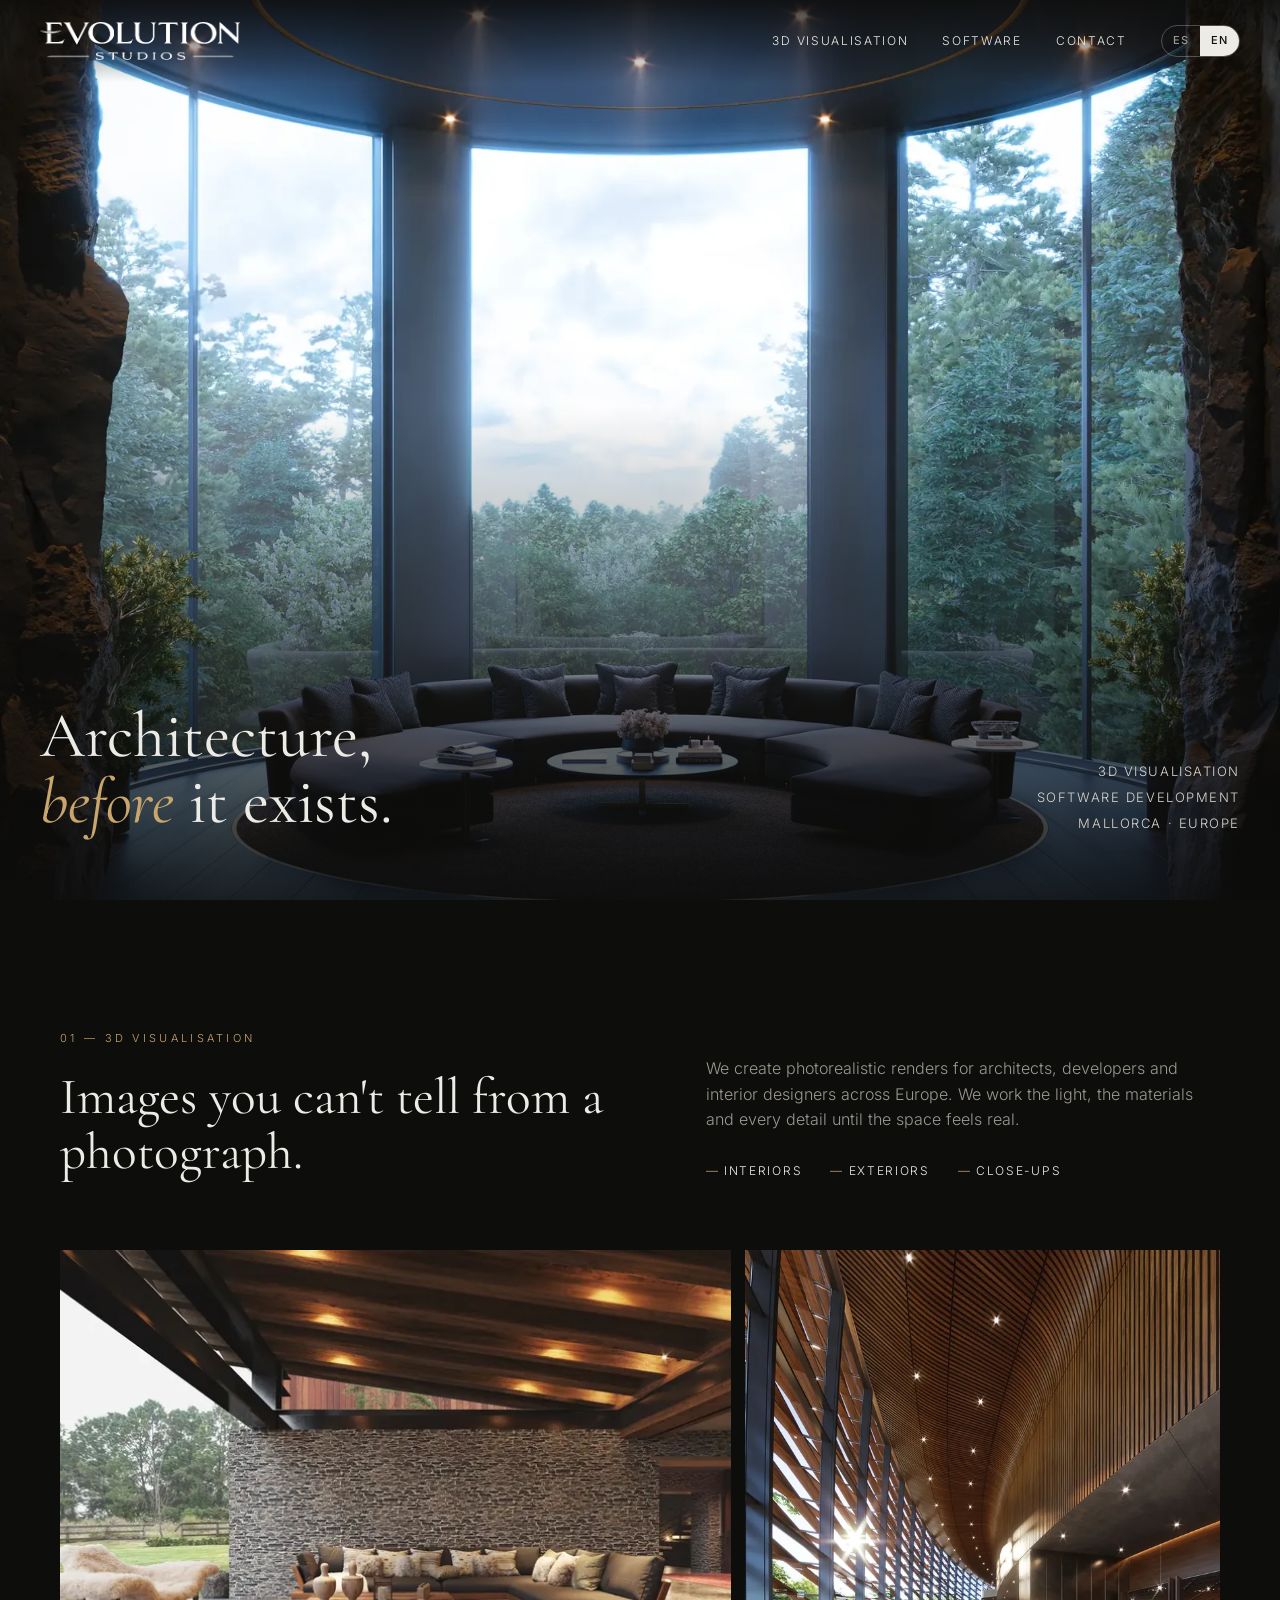
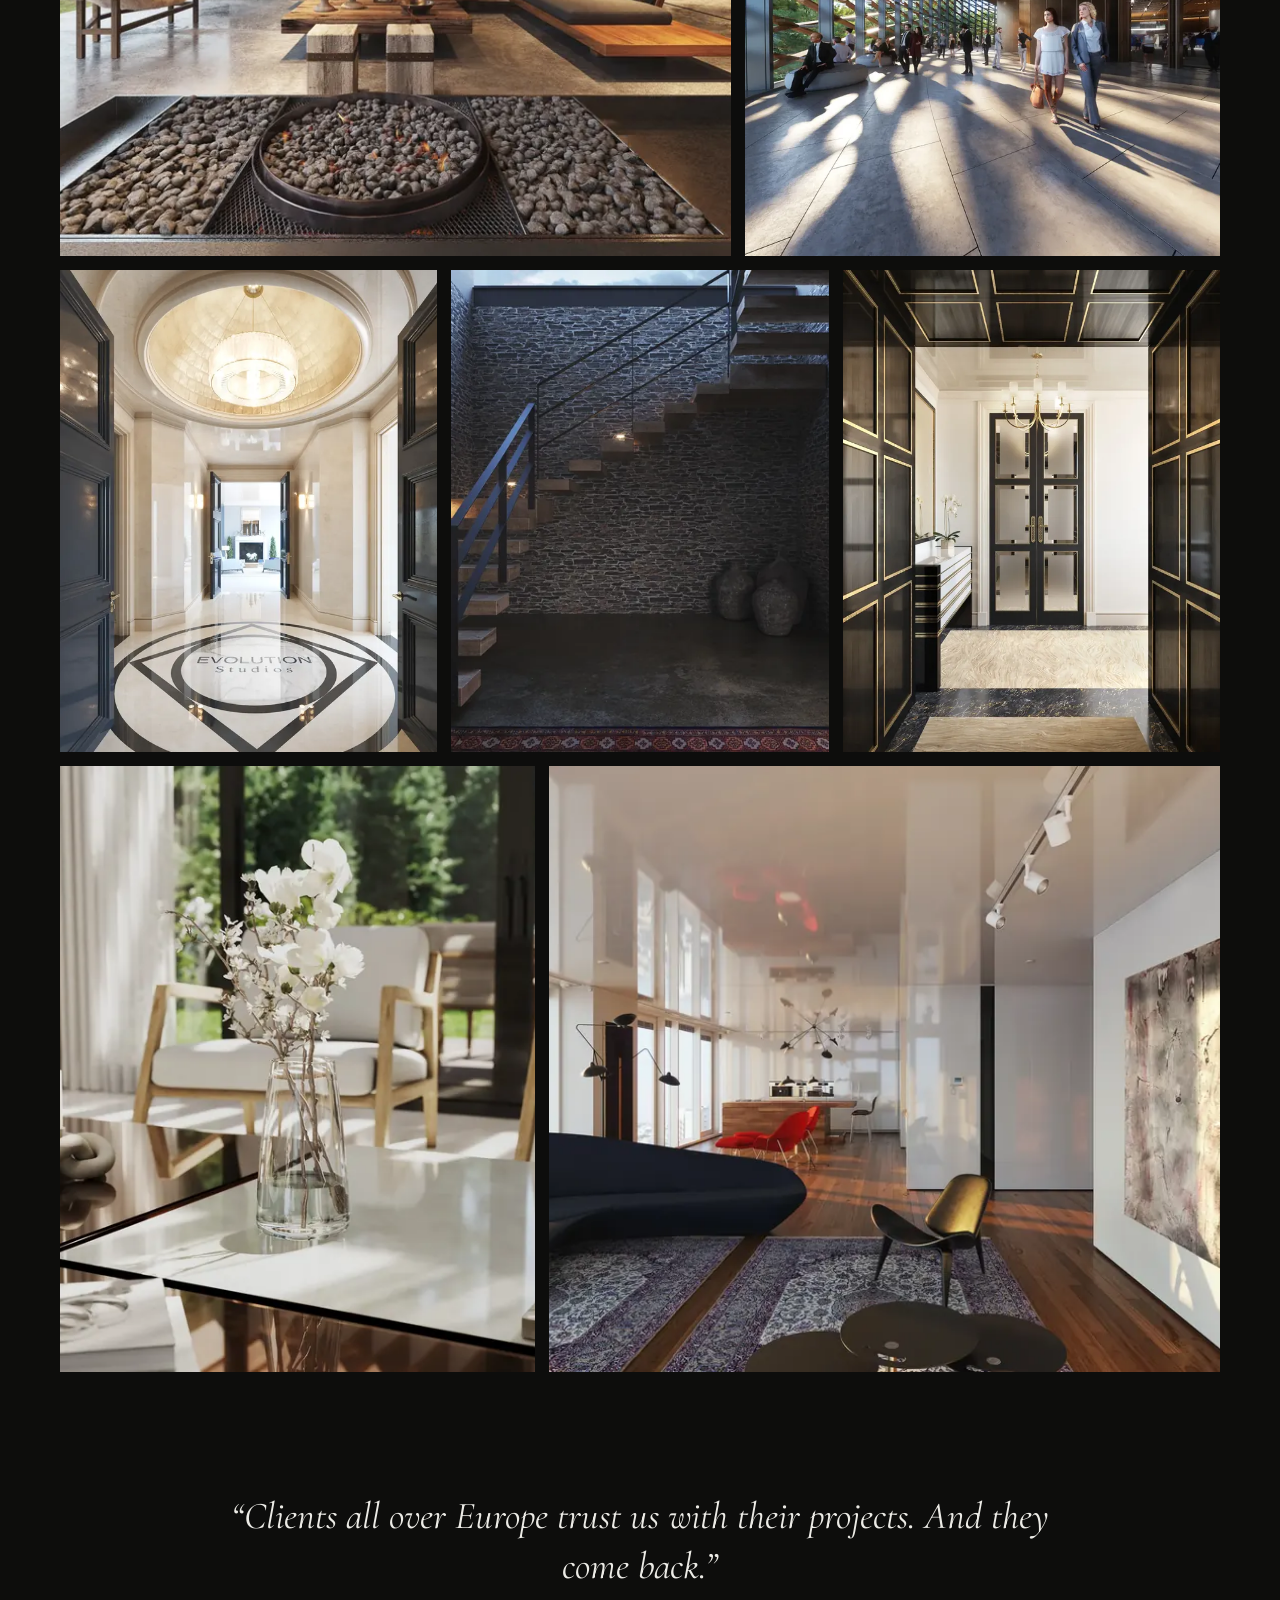
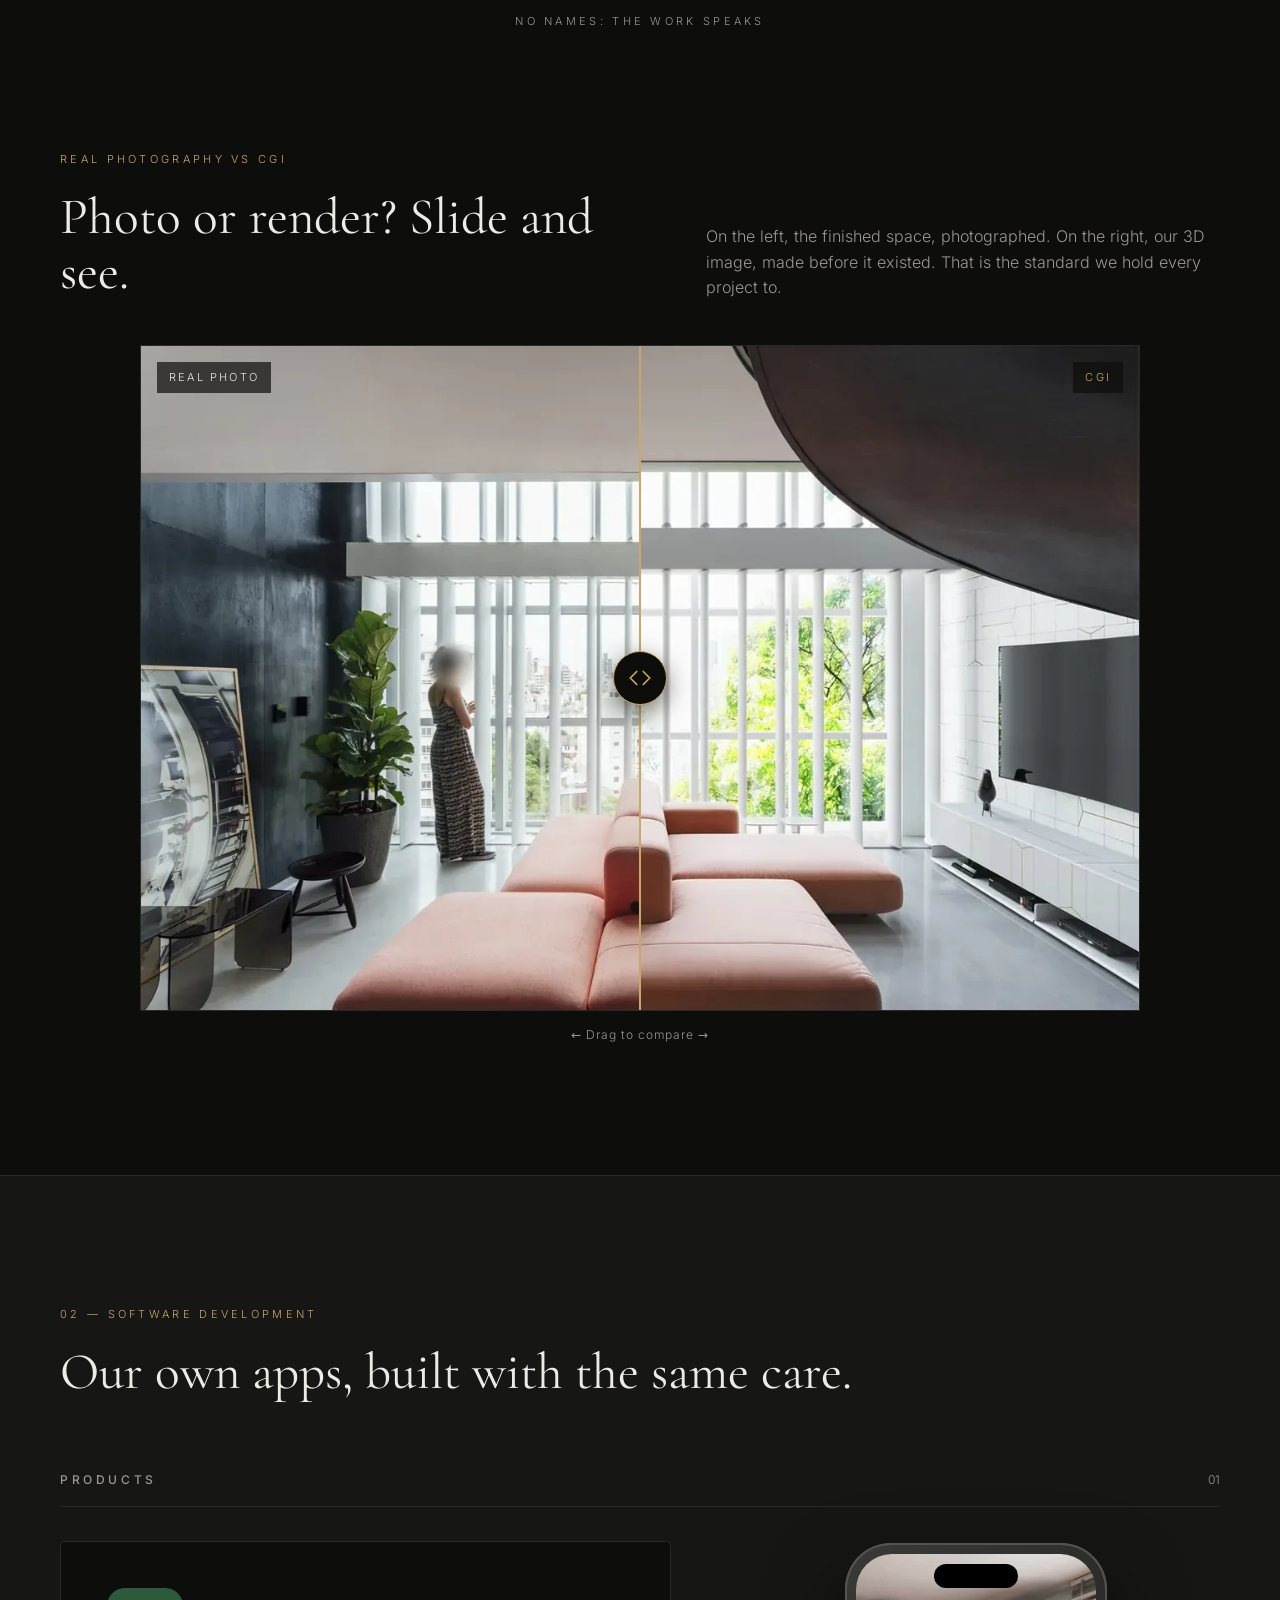
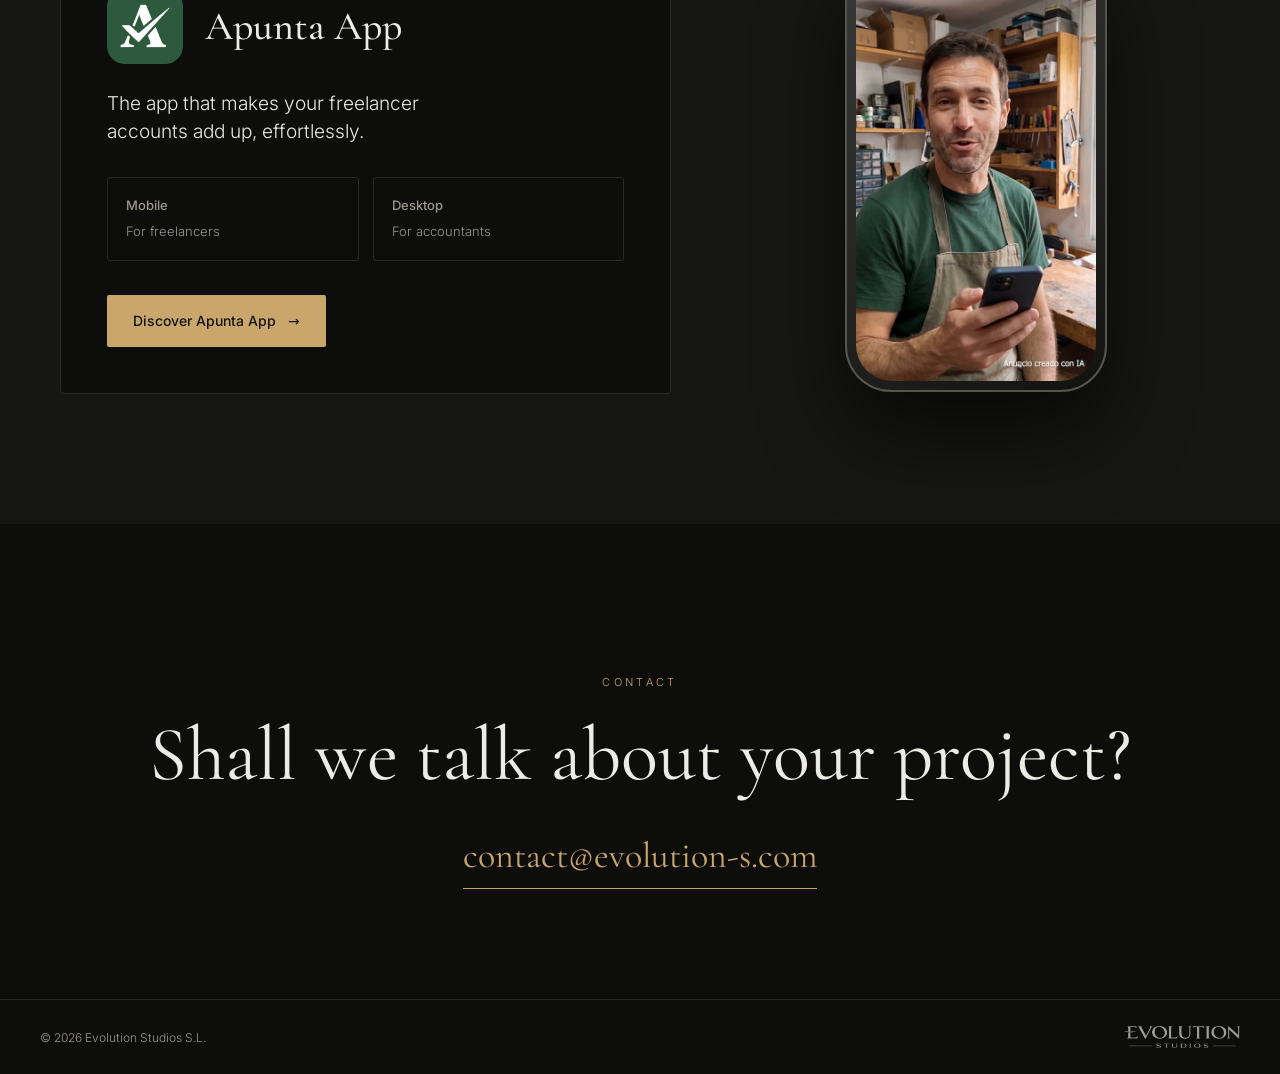
==== index.html @ ff836531 "Web de Evolution Studios: visualización 3D y software (ES/EN)" ====
<!doctype html>
<html lang="es" data-lang="es">
<head>
<meta charset="utf-8">
<meta name="viewport" content="width=device-width, initial-scale=1">
<title>Evolution Studios · Visualización 3D y desarrollo de software</title>
<meta name="description" content="Evolution Studios: visualización 3D fotorrealista para arquitectos, promotores e interioristas de toda Europa, y desarrollo de software propio. Mallorca.">
<meta name="theme-color" content="#0d0d0c">
<meta property="og:type" content="website">
<meta property="og:title" content="Evolution Studios · Visualización 3D y desarrollo de software">
<meta property="og:description" content="La arquitectura, antes de existir. Visualización 3D fotorrealista y aplicaciones propias.">
<meta property="og:image" content="img/02-salon-circular-bosque-1600.webp">
<link rel="icon" href="favicon.ico" sizes="any">
<link rel="icon" type="image/png" sizes="32x32" href="favicon-32.png">
<link rel="apple-touch-icon" href="apple-touch-icon.png">
<link rel="preload" href="fonts/CormorantGaramond-normal-400.woff2" as="font" type="font/woff2" crossorigin>
<link rel="preload" href="fonts/Inter-normal-300.woff2" as="font" type="font/woff2" crossorigin>
<link rel="stylesheet" href="css/fonts.css">
<link rel="stylesheet" href="css/styles.css">
<script>
(function(){var h=document.documentElement,l=null;
try{l=localStorage.getItem('lang')}catch(e){}
var q=new URLSearchParams(location.search).get('lang');if(q==='es'||q==='en')l=q;
if(l!=='es'&&l!=='en'){l=(navigator.language||'es').slice(0,2).toLowerCase()==='es'?'es':'en'}
h.dataset.lang=l;h.lang=l;})();
</script>
</head>
<body>
<a class="skip" href="#visualizacion"><span lang="es">Saltar al contenido</span><span lang="en">Skip to content</span></a>

<header id="top">
 <a class="logo" href="#" aria-label="Evolution Studios"><img src="img/logo_blanco.png" alt="Evolution Studios" width="842" height="160"></a>
 <nav>
  <a href="#visualizacion"><span lang="es">Visualización 3D</span><span lang="en">3D Visualisation</span></a>
  <a href="#software">Software</a>
  <a href="#contacto"><span lang="es">Contacto</span><span lang="en">Contact</span></a>
  <div class="lang" role="group" aria-label="Idioma / Language"><button type="button" data-set="es">ES</button><button type="button" data-set="en">EN</button></div>
 </nav>
</header>

<main>
<div class="hero">
 <img src="img/02-salon-circular-bosque-1600.webp" srcset="img/02-salon-circular-bosque-900.webp 900w, img/02-salon-circular-bosque-1600.webp 1600w, img/02-salon-circular-bosque-2400.webp 2400w" sizes="100vw" alt="" fetchpriority="high">
 <div class="hero-txt">
  <h1><span lang="es">La arquitectura, <em>antes</em> de existir.</span><span lang="en">Architecture, <em>before</em> it exists.</span></h1>
  <p><span lang="es">Visualización 3D<br>Desarrollo de software<br>Mallorca · Europa</span><span lang="en">3D visualisation<br>Software development<br>Mallorca · Europe</span></p>
 </div>
</div>

<section id="visualizacion">
 <div class="wrap">
  <div class="intro">
   <div>
    <div class="kicker">01 — <span lang="es">Visualización 3D</span><span lang="en">3D Visualisation</span></div>
    <h2><span lang="es">Imágenes que no se distinguen de una fotografía.</span><span lang="en">Images you can't tell from a photograph.</span></h2>
   </div>
   <div>
    <p><span lang="es">Creamos infografías fotorrealistas para arquitectos, promotores e interioristas de toda Europa. Trabajamos la luz, los materiales y cada detalle hasta que el espacio se siente real.</span><span lang="en">We create photorealistic renders for architects, developers and interior designers across Europe. We work the light, the materials and every detail until the space feels real.</span></p>
    <div class="tags"><span lang="es">Interiores</span><span lang="en">Interiors</span><span lang="es">Exteriores</span><span lang="en">Exteriors</span><span lang="es">Detalle</span><span lang="en">Close-ups</span></div>
   </div>
  </div>

  <div class="gal">
   <button type="button" class="g1" data-full="img/01-salon-exterior-hogar-2400.webp"><img src="img/01-salon-exterior-hogar-900.webp" srcset="img/01-salon-exterior-hogar-900.webp 900w, img/01-salon-exterior-hogar-1600.webp 1600w" sizes="(max-width:860px) 100vw, 680px" alt="Render de un salón abierto al exterior con chimenea de piedra" loading="lazy"></button>
   <button type="button" class="g2" data-full="img/04-pabellon-lamas-madera-2400.webp"><img src="img/04-pabellon-lamas-madera-900.webp" srcset="img/04-pabellon-lamas-madera-900.webp 900w, img/04-pabellon-lamas-madera-1600.webp 1600w" sizes="(max-width:860px) 50vw, 480px" alt="Render del interior de un pabellón con lamas de madera" loading="lazy"></button>
   <button type="button" class="g3" data-full="img/12-vestibulo-cupula-2400.webp"><img src="img/12-vestibulo-cupula-900.webp" srcset="img/12-vestibulo-cupula-900.webp 900w, img/12-vestibulo-cupula-1600.webp 1600w" sizes="(max-width:860px) 50vw, 380px" alt="Render de un vestíbulo con cúpula" loading="lazy"></button>
   <button type="button" class="g4" data-full="img/09-escalera-piedra-noche-2400.webp"><img src="img/09-escalera-piedra-noche-900.webp" srcset="img/09-escalera-piedra-noche-900.webp 900w, img/09-escalera-piedra-noche-1600.webp 1600w" sizes="(max-width:860px) 50vw, 380px" alt="Render nocturno de una escalera junto a un muro de piedra" loading="lazy"></button>
   <button type="button" class="g5" data-full="img/11-vestibulo-negro-oro-2400.webp"><img src="img/11-vestibulo-negro-oro-900.webp" srcset="img/11-vestibulo-negro-oro-900.webp 900w, img/11-vestibulo-negro-oro-1600.webp 1600w" sizes="(max-width:860px) 50vw, 380px" alt="Render de un vestíbulo en negro y oro" loading="lazy"></button>
   <button type="button" class="g6" data-full="img/07-detalle-mesa-busto-2400.webp"><img src="img/07-detalle-mesa-busto-900.webp" srcset="img/07-detalle-mesa-busto-900.webp 900w, img/07-detalle-mesa-busto-1600.webp 1600w" sizes="(max-width:860px) 50vw, 480px" alt="Render de detalle de una mesa con flores y un busto" loading="lazy"></button>
   <button type="button" class="g7" data-full="img/14-atico-ciudad-tarde-2400.webp"><img src="img/14-atico-ciudad-tarde-900.webp" srcset="img/14-atico-ciudad-tarde-900.webp 900w, img/14-atico-ciudad-tarde-1600.webp 1600w" sizes="(max-width:860px) 100vw, 680px" alt="Render de un ático con vistas a la ciudad al atardecer" loading="lazy"></button>
  </div>

  <div class="quote">
   <p><span lang="es">«Clientes de toda Europa nos confían sus proyectos. Y vuelven.»</span><span lang="en">“Clients all over Europe trust us with their projects. And they come back.”</span></p>
   <small><span lang="es">Sin nombres: el trabajo habla</span><span lang="en">No names: the work speaks</span></small>
  </div>

  <div class="compare">
   <div class="intro">
    <div>
     <div class="kicker"><span lang="es">Fotografía real frente a CGI</span><span lang="en">Real photography vs CGI</span></div>
     <h2><span lang="es">¿Fotografía o render? Desliza y compruébalo.</span><span lang="en">Photo or render? Slide and see.</span></h2>
    </div>
    <p><span lang="es">A la izquierda, el espacio ya construido y fotografiado. A la derecha, nuestra imagen 3D, hecha antes de que existiera. Ese es nuestro nivel de exigencia en cada proyecto.</span><span lang="en">On the left, the finished space, photographed. On the right, our 3D image, made before it existed. That is the standard we hold every project to.</span></p>
   </div>
   <div class="ba" id="ba">
    <img src="img/comparativa-salon-real.webp" alt="Fotografía real del salón construido" width="1197" height="798" loading="lazy">
    <img class="cgi" src="img/comparativa-salon-cgi.webp" alt="Render 3D del mismo salón" width="1197" height="798" loading="lazy">
    <div class="bar"></div>
    <div class="knob"><svg viewBox="0 0 24 24" fill="none" stroke="currentColor" stroke-width="1.6" stroke-linecap="round" stroke-linejoin="round"><path d="M9 6l-6 6 6 6M15 6l6 6-6 6"/></svg></div>
    <span class="t l"><span lang="es">Fotografía real</span><span lang="en">Real photo</span></span>
    <span class="t r">CGI</span>
    <input type="range" min="0" max="100" value="50" aria-label="Comparar fotografía real y render / Compare real photo and render">
   </div>
   <p class="hint"><span lang="es">← Arrastra para comparar →</span><span lang="en">← Drag to compare →</span></p>
  </div>
 </div>
</section>

<section id="software">
 <div class="wrap">
  <div class="kicker">02 — <span lang="es">Desarrollo de software</span><span lang="en">Software development</span></div>
  <h2><span lang="es">Aplicaciones propias, hechas con el mismo cuidado.</span><span lang="en">Our own apps, built with the same care.</span></h2>
  <div class="prod-head"><h3><span lang="es">Productos</span><span lang="en">Products</span></h3><span>01</span></div>
  <div class="prod">
   <div class="card">
    <div class="top"><img src="img/icono-apunta.png" alt="Icono de Apunta App" width="76" height="76"><h4>Apunta App</h4></div>
    <p class="claim"><span lang="es">La app para que tus cuentas de autónomo cuadren sin esfuerzo.</span><span lang="en">The app that makes your freelancer accounts add up, effortlessly.</span></p>
    <div class="vers">
     <div><b><span lang="es">Móvil</span><span lang="en">Mobile</span></b><span><span lang="es">Para autónomos</span><span lang="en">For freelancers</span></span></div>
     <div><b><span lang="es">Escritorio</span><span lang="en">Desktop</span></b><span><span lang="es">Para gestores</span><span lang="en">For accountants</span></span></div>
    </div>
    <a class="btn" id="apunta-btn" href="https://apuntaapp.com" target="_blank" rel="noopener"><span lang="es">Conocer Apunta App</span><span lang="en">Discover Apunta App</span> →</a>
   </div>
   <div class="phone"><div class="scr"><div class="isl"></div><video id="promo" src="video/apunta-promo.mp4" poster="video/apunta-promo-poster.jpg" autoplay muted loop playsinline preload="metadata" aria-label="Vídeo promocional de Apunta App"></video></div></div>
  </div>
 </div>
</section>

<section id="contacto">
 <div class="wrap">
  <div class="kicker"><span lang="es">Contacto</span><span lang="en">Contact</span></div>
  <h2><span lang="es">¿Hablamos de tu proyecto?</span><span lang="en">Shall we talk about your project?</span></h2>
  <a class="mail" href="mailto:contact@evolution-s.com">contact@evolution-s.com</a>
 </div>
</section>
</main>

<footer><span>© <span id="yr">2026</span> Evolution Studios S.L.</span><img src="img/logo_blanco.png" alt="" width="842" height="160"></footer>

<div class="lb" id="lb" role="dialog" aria-modal="true" aria-label="Imagen ampliada">
 <button type="button" class="x" aria-label="Cerrar / Close">×</button>
 <button type="button" class="pv" aria-label="Anterior / Previous">‹</button>
 <img alt="">
 <button type="button" class="nx" aria-label="Siguiente / Next">›</button>
</div>

<script src="js/main.js"></script>
</body>
</html>
---- css/fonts.css ----
@font-face {
  font-family: 'Cormorant Garamond';
  font-style: italic;
  font-weight: 400;
  font-display: swap;
  src: url(../fonts/CormorantGaramond-italic-400.woff2) format('woff2');
  unicode-range: U+0000-00FF, U+0131, U+0152-0153, U+02BB-02BC, U+02C6, U+02DA, U+02DC, U+0304, U+0308, U+0329, U+2000-206F, U+20AC, U+2122, U+2191, U+2193, U+2212, U+2215, U+FEFF, U+FFFD;
}
@font-face {
  font-family: 'Cormorant Garamond';
  font-style: normal;
  font-weight: 400;
  font-display: swap;
  src: url(../fonts/CormorantGaramond-normal-400.woff2) format('woff2');
  unicode-range: U+0000-00FF, U+0131, U+0152-0153, U+02BB-02BC, U+02C6, U+02DA, U+02DC, U+0304, U+0308, U+0329, U+2000-206F, U+20AC, U+2122, U+2191, U+2193, U+2212, U+2215, U+FEFF, U+FFFD;
}
@font-face {
  font-family: 'Cormorant Garamond';
  font-style: normal;
  font-weight: 500;
  font-display: swap;
  src: url(../fonts/CormorantGaramond-normal-400.woff2) format('woff2');
  unicode-range: U+0000-00FF, U+0131, U+0152-0153, U+02BB-02BC, U+02C6, U+02DA, U+02DC, U+0304, U+0308, U+0329, U+2000-206F, U+20AC, U+2122, U+2191, U+2193, U+2212, U+2215, U+FEFF, U+FFFD;
}
@font-face {
  font-family: 'Inter';
  font-style: normal;
  font-weight: 300;
  font-display: swap;
  src: url(../fonts/Inter-normal-300.woff2) format('woff2');
  unicode-range: U+0000-00FF, U+0131, U+0152-0153, U+02BB-02BC, U+02C6, U+02DA, U+02DC, U+0304, U+0308, U+0329, U+2000-206F, U+20AC, U+2122, U+2191, U+2193, U+2212, U+2215, U+FEFF, U+FFFD;
}
@font-face {
  font-family: 'Inter';
  font-style: normal;
  font-weight: 400;
  font-display: swap;
  src: url(../fonts/Inter-normal-300.woff2) format('woff2');
  unicode-range: U+0000-00FF, U+0131, U+0152-0153, U+02BB-02BC, U+02C6, U+02DA, U+02DC, U+0304, U+0308, U+0329, U+2000-206F, U+20AC, U+2122, U+2191, U+2193, U+2212, U+2215, U+FEFF, U+FFFD;
}
@font-face {
  font-family: 'Inter';
  font-style: normal;
  font-weight: 500;
  font-display: swap;
  src: url(../fonts/Inter-normal-300.woff2) format('woff2');
  unicode-range: U+0000-00FF, U+0131, U+0152-0153, U+02BB-02BC, U+02C6, U+02DA, U+02DC, U+0304, U+0308, U+0329, U+2000-206F, U+20AC, U+2122, U+2191, U+2193, U+2212, U+2215, U+FEFF, U+FFFD;
}
@font-face {
  font-family: 'Inter';
  font-style: normal;
  font-weight: 600;
  font-display: swap;
  src: url(../fonts/Inter-normal-300.woff2) format('woff2');
  unicode-range: U+0000-00FF, U+0131, U+0152-0153, U+02BB-02BC, U+02C6, U+02DA, U+02DC, U+0304, U+0308, U+0329, U+2000-206F, U+20AC, U+2122, U+2191, U+2193, U+2212, U+2215, U+FEFF, U+FFFD;
}
---- css/styles.css ----
:root{
  --bg:#0d0d0c;--bg2:#161614;--tx:#ecebe6;--mu:#9b988f;--ac:#c9a66b;--ac2:#dcbd86;--line:#2a2925;
  --serif:'Cormorant Garamond',Georgia,serif;--sans:'Inter',system-ui,-apple-system,'Segoe UI',sans-serif
}
*{box-sizing:border-box;margin:0;padding:0}
html{scroll-behavior:smooth;-webkit-text-size-adjust:100%}
body{background:var(--bg);color:var(--tx);font-family:var(--sans);font-weight:300;line-height:1.6;-webkit-font-smoothing:antialiased}
img,video{display:block;max-width:100%}
a{color:inherit;text-decoration:none}
button{font:inherit}
html[data-lang=es] [lang=en],html[data-lang=en] [lang=es]{display:none}
:focus-visible{outline:2px solid var(--ac);outline-offset:3px}
.wrap{max-width:1240px;margin:0 auto;padding:0 40px}
.skip{position:absolute;left:-9999px;top:0;background:var(--ac);color:#111;padding:8px 14px;z-index:100}
.skip:focus{left:10px;top:10px}

/* Cabecera */
header{position:fixed;inset:0 0 auto 0;z-index:20;display:flex;align-items:center;justify-content:space-between;padding:22px 40px;background:linear-gradient(#0d0d0cd9,#0d0d0c00);transition:background .35s,padding .35s}
header.solid{background:#0d0d0cf2;padding-top:14px;padding-bottom:14px;box-shadow:0 1px 0 var(--line)}
.logo img{height:38px;width:auto;transition:height .35s}
header.solid .logo img{height:32px}
nav{display:flex;gap:34px;font-size:12px;letter-spacing:.14em;text-transform:uppercase;align-items:center}
nav a{transition:color .2s}
nav a:hover{color:var(--ac)}
.lang{display:flex;border:1px solid #ffffff40;border-radius:20px;overflow:hidden}
.lang button{background:none;border:0;color:var(--mu);font-weight:500;font-size:11px;letter-spacing:.1em;padding:6px 11px;cursor:pointer}
html[data-lang=es] .lang [data-set=es],html[data-lang=en] .lang [data-set=en]{background:var(--tx);color:var(--bg)}

/* Portada */
.hero{height:100vh;height:100svh;min-height:560px;position:relative;overflow:hidden}
.hero img{width:100%;height:100%;object-fit:cover;object-position:50% 62%}
.hero::after{content:"";position:absolute;inset:0;background:linear-gradient(180deg,#0000 45%,#0d0d0ce6 100%)}
.hero-txt{position:absolute;left:40px;right:40px;bottom:64px;z-index:2;display:flex;justify-content:space-between;align-items:flex-end;gap:40px}
.hero h1{font-family:var(--serif);font-weight:400;font-size:clamp(38px,5vw,72px);line-height:1.04;max-width:13ch}
.hero h1 em{color:var(--ac)}
.hero p{font-size:13px;letter-spacing:.12em;text-transform:uppercase;color:#d8d5cc;text-align:right;line-height:2}

/* Secciones */
section{padding:130px 0}
.kicker{font-size:11px;letter-spacing:.3em;text-transform:uppercase;color:var(--ac);margin-bottom:22px}
h2{font-family:var(--serif);font-weight:400;font-size:clamp(34px,4vw,56px);line-height:1.08}
.intro{display:grid;grid-template-columns:1.1fr 1fr;gap:80px;align-items:end;margin-bottom:70px}
.intro p{color:var(--mu);font-size:16px;max-width:52ch}
.tags{display:flex;gap:28px;margin-top:28px;font-size:12px;letter-spacing:.14em;text-transform:uppercase}
.tags span::before{content:"— ";color:var(--ac)}

/* Galería */
.gal{display:grid;grid-template-columns:repeat(12,1fr);grid-auto-rows:110px;gap:14px}
.gal button{display:block;border:0;padding:0;overflow:hidden;background:var(--bg2);cursor:zoom-in}
.gal img{width:100%;height:100%;object-fit:cover;transition:transform 1.2s ease}
.gal button:hover img{transform:scale(1.04)}
.g1{grid-column:span 7;grid-row:span 5}.g2{grid-column:span 5;grid-row:span 5}
.g3,.g4,.g5{grid-column:span 4;grid-row:span 4}
.g6{grid-column:span 5;grid-row:span 5}.g7{grid-column:span 7;grid-row:span 5}

.quote{margin:120px auto 0;max-width:820px;text-align:center}
.quote p{font-family:var(--serif);font-style:italic;font-size:clamp(26px,3vw,38px);line-height:1.3}
.quote small{display:block;margin-top:22px;font-size:11px;letter-spacing:.3em;text-transform:uppercase;color:var(--mu)}

/* Deslizador foto real / render */
.compare{margin-top:120px}
.compare .intro{margin-bottom:44px}
.ba{position:relative;max-width:1000px;margin:0 auto;aspect-ratio:1197/798;overflow:hidden;border:1px solid var(--line);user-select:none;-webkit-user-select:none;cursor:ew-resize;touch-action:pan-y;background:var(--bg2)}
.ba img{position:absolute;inset:0;width:100%;height:100%;object-fit:cover;pointer-events:none}
.ba .cgi{clip-path:inset(0 0 0 var(--p,50%))}
.ba .bar{position:absolute;top:0;bottom:0;left:var(--p,50%);width:2px;margin-left:-1px;background:var(--ac);pointer-events:none}
.ba .knob{position:absolute;top:50%;left:var(--p,50%);width:54px;height:54px;margin:-27px 0 0 -27px;border-radius:50%;background:var(--bg);border:1px solid var(--ac);color:var(--ac);display:grid;place-items:center;box-shadow:0 8px 24px #0008;pointer-events:none}
.ba .knob svg{width:26px;height:26px}
.ba .t{position:absolute;top:16px;background:#0d0d0cb3;color:var(--tx);font-size:11px;letter-spacing:.2em;text-transform:uppercase;padding:7px 12px;pointer-events:none}
.ba .t.l{left:16px}.ba .t.r{right:16px;color:var(--ac)}
.ba input{position:absolute;width:1px;height:1px;opacity:0;pointer-events:none}
.ba:focus-within{outline:2px solid var(--ac);outline-offset:3px}
.hint{margin-top:14px;font-size:12px;color:var(--mu);letter-spacing:.08em;text-align:center}

/* Software */
#software{background:var(--bg2);border-top:1px solid var(--line)}
.prod-head{display:flex;justify-content:space-between;align-items:end;margin:70px 0 34px;border-bottom:1px solid var(--line);padding-bottom:16px}
.prod-head h3{font-size:12px;letter-spacing:.3em;text-transform:uppercase;font-weight:500}
.prod-head span{font-size:12px;color:var(--mu)}
.prod{display:grid;grid-template-columns:1.25fr 1fr;gap:60px;align-items:center}
.card{background:var(--bg);border:1px solid var(--line);padding:46px;border-radius:4px}
.card .top{display:flex;gap:22px;align-items:center;margin-bottom:26px}
.card .top img{width:76px;height:76px;border-radius:18px}
.card h4{font-family:var(--serif);font-size:40px;font-weight:500;line-height:1}
.card .claim{font-size:19px;line-height:1.5;margin-bottom:30px;max-width:30ch}
.vers{display:grid;grid-template-columns:1fr 1fr;gap:14px;margin-bottom:34px}
.vers div{border:1px solid var(--line);padding:16px 18px;border-radius:3px}
.vers b{display:block;font-weight:500;font-size:14px;margin-bottom:2px}
.vers span{font-size:13px;color:var(--mu)}
.btn{display:inline-flex;gap:12px;align-items:center;background:var(--ac);color:#15130f;font-weight:500;font-size:14px;padding:15px 26px;border-radius:2px;transition:background .2s}
.btn:hover{background:var(--ac2)}
.phone{width:262px;margin:0 auto;border-radius:46px;padding:11px;background:linear-gradient(145deg,#3a3a38,#121211);box-shadow:0 40px 80px #0009,inset 0 0 0 2px #55544f}
.phone .scr{position:relative;width:100%;aspect-ratio:9/16;border-radius:36px;overflow:hidden;background:#000}
.phone video{width:100%;height:100%;object-fit:cover}
.phone .isl{position:absolute;top:10px;left:50%;transform:translateX(-50%);width:84px;height:24px;border-radius:14px;background:#000;z-index:2}

/* Contacto */
#contacto{text-align:center;padding:150px 0 110px}
#contacto h2{font-size:clamp(40px,6vw,84px)}
.mail{display:inline-block;margin-top:30px;font-family:var(--serif);font-size:clamp(24px,3vw,36px);color:var(--ac);border-bottom:1px solid var(--ac);padding-bottom:4px;transition:color .2s,border-color .2s}
.mail:hover{color:var(--ac2);border-color:var(--ac2)}
footer{border-top:1px solid var(--line);padding:26px 40px;display:flex;justify-content:space-between;align-items:center;font-size:12px;color:var(--mu)}
footer img{height:22px;width:auto;opacity:.6}

/* Visor de imágenes */
.lb{position:fixed;inset:0;z-index:50;background:#070707f2;display:none;align-items:center;justify-content:center;padding:60px 70px}
.lb.open{display:flex}
.lb img{max-width:100%;max-height:100%;object-fit:contain;box-shadow:0 30px 80px #000}
.lb button{position:absolute;background:none;border:0;color:var(--tx);cursor:pointer;padding:12px;opacity:.75}
.lb button:hover{opacity:1;color:var(--ac)}
.lb .x{top:14px;right:18px;font-size:30px;line-height:1}
.lb .pv,.lb .nx{top:50%;transform:translateY(-50%);font-size:40px;line-height:1}
.lb .pv{left:14px}.lb .nx{right:14px}

@media (max-width:860px){
  header{padding:14px 18px}
  header.solid{padding-top:10px;padding-bottom:10px}
  nav{gap:0}
  nav a{display:none}
  .logo img,header.solid .logo img{height:26px}
  .wrap{padding:0 18px}
  .hero{height:88vh;height:88svh}
  .hero-txt{left:18px;right:18px;bottom:36px;flex-direction:column;align-items:flex-start;gap:16px}
  .hero p{text-align:left;font-size:11px}
  section{padding:84px 0}
  .intro{grid-template-columns:1fr;gap:22px;margin-bottom:40px}
  .tags{flex-wrap:wrap;gap:10px 20px}
  .gal{grid-template-columns:1fr 1fr;grid-auto-rows:120px;gap:8px}
  .g1,.g7{grid-column:span 2;grid-row:span 2}
  .g2,.g3,.g4,.g5,.g6{grid-column:span 1;grid-row:span 2}
  .quote{margin-top:80px}
  .compare{margin-top:80px}
  .ba .knob{width:44px;height:44px;margin:-22px 0 0 -22px}
  .ba .t{top:10px;font-size:10px;padding:5px 8px;letter-spacing:.14em}
  .ba .t.l{left:10px}.ba .t.r{right:10px}
  .prod{grid-template-columns:1fr;gap:50px}
  .card{padding:28px 22px}
  .card h4{font-size:32px}
  .vers{grid-template-columns:1fr}
  .phone{width:230px}
  #contacto{padding:100px 0 80px}
  .mail{font-size:22px}
  footer{flex-direction:column;gap:10px;padding:24px 18px}
  .lb{padding:50px 10px}
  .lb .pv,.lb .nx{top:auto;bottom:6px;transform:none}
}
@media (prefers-reduced-motion:reduce){*{transition:none!important;scroll-behavior:auto!important}}
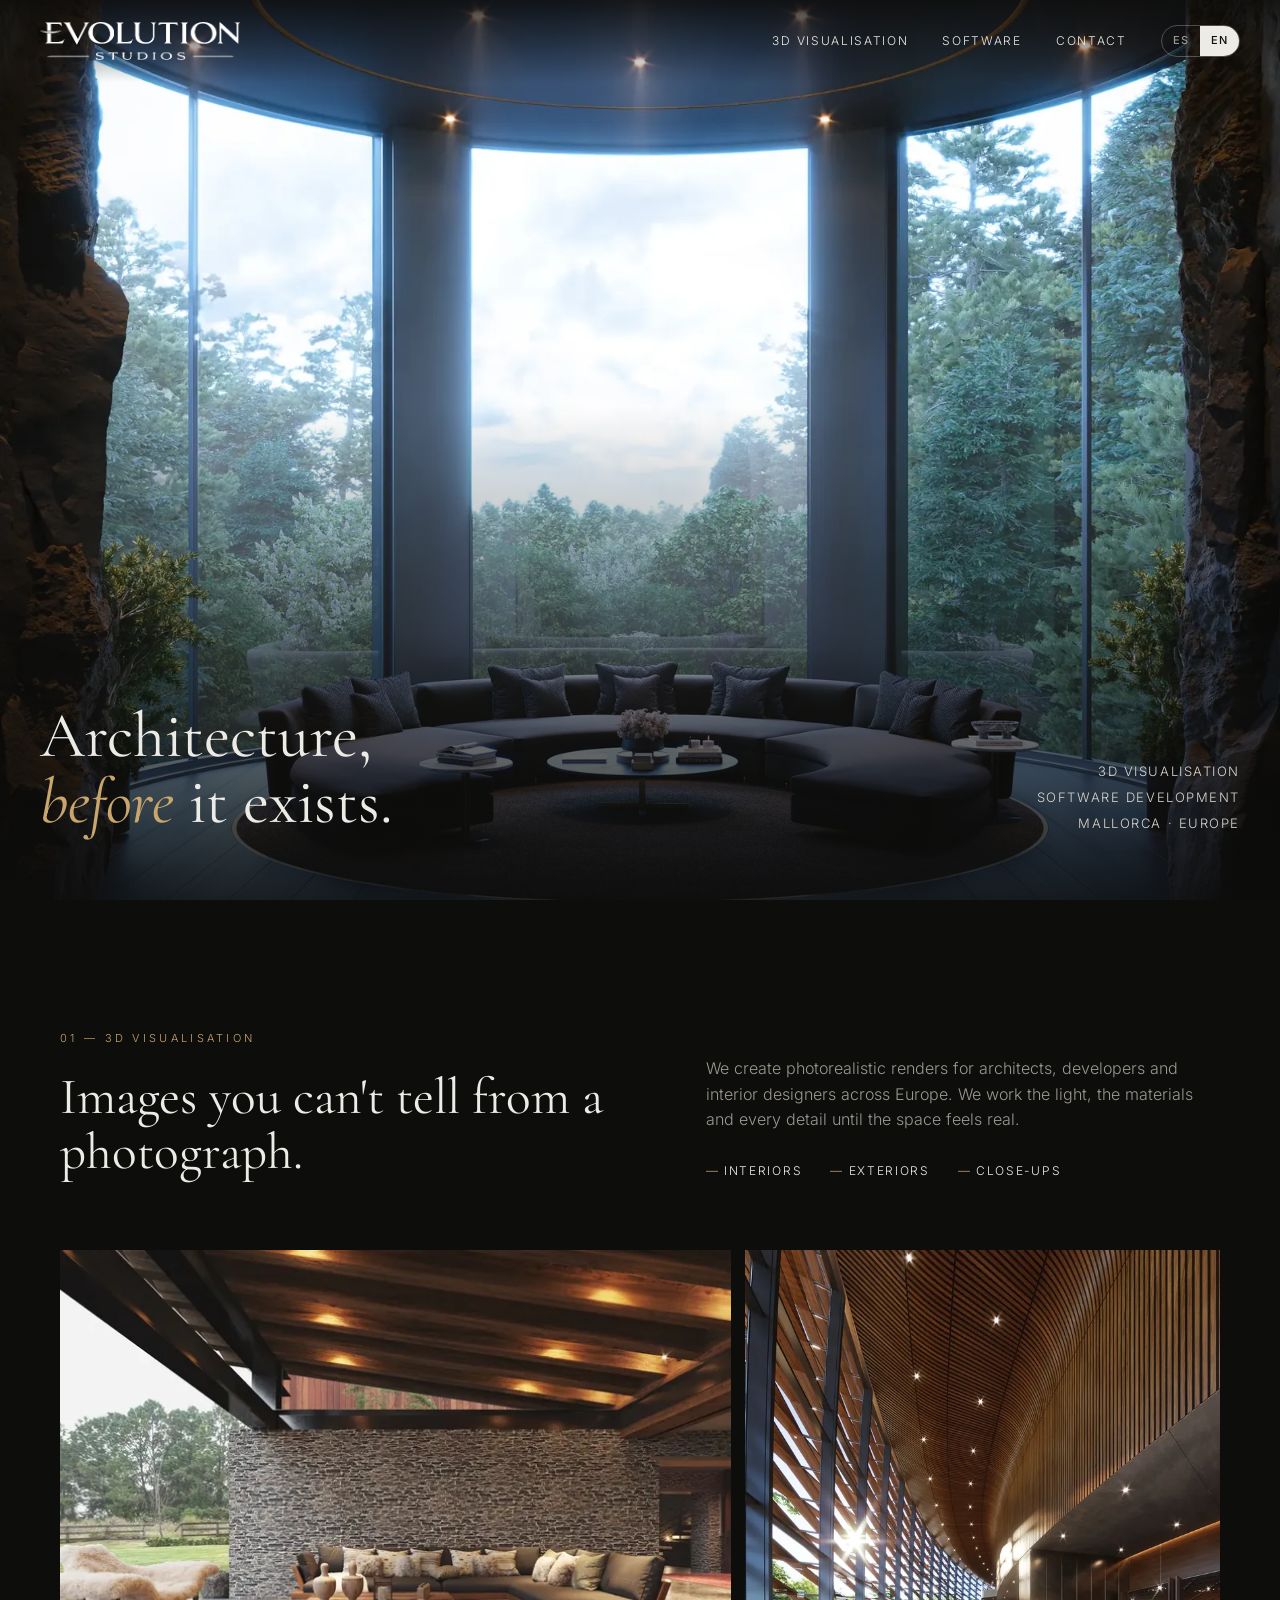
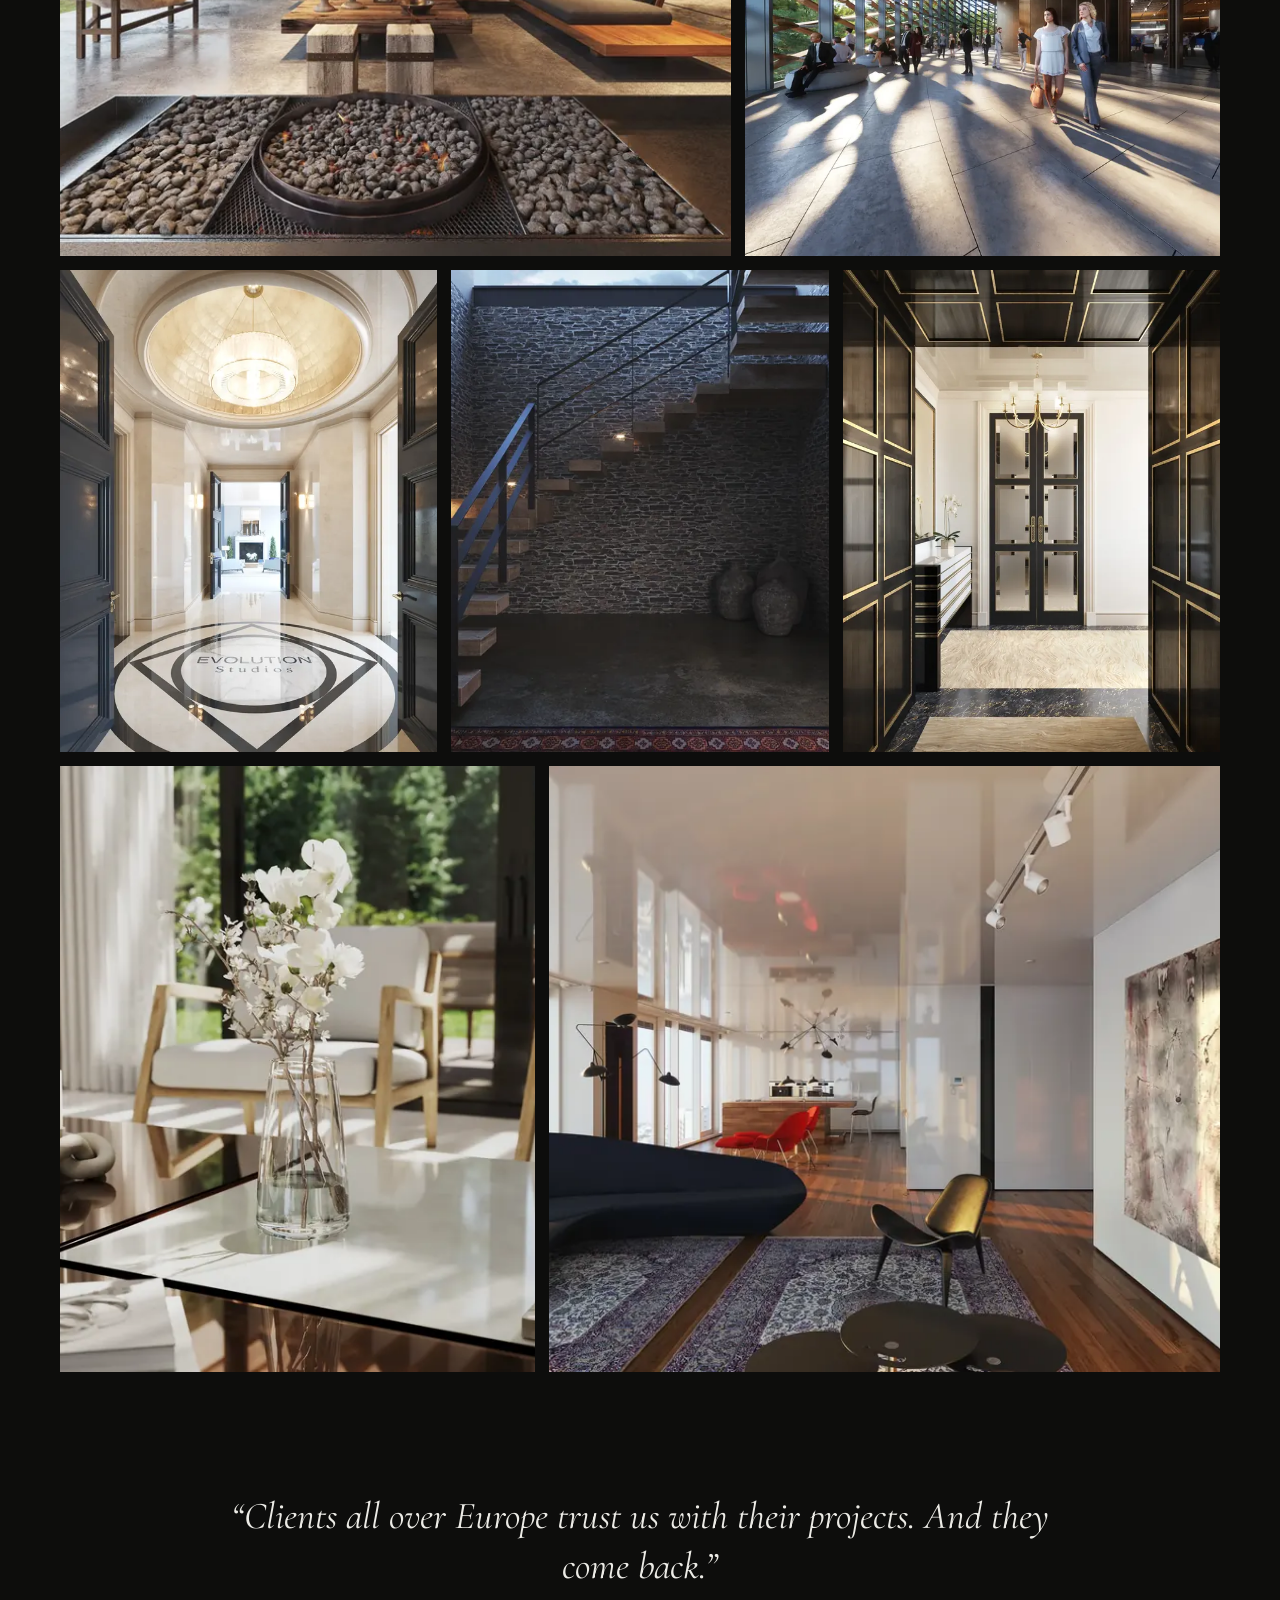
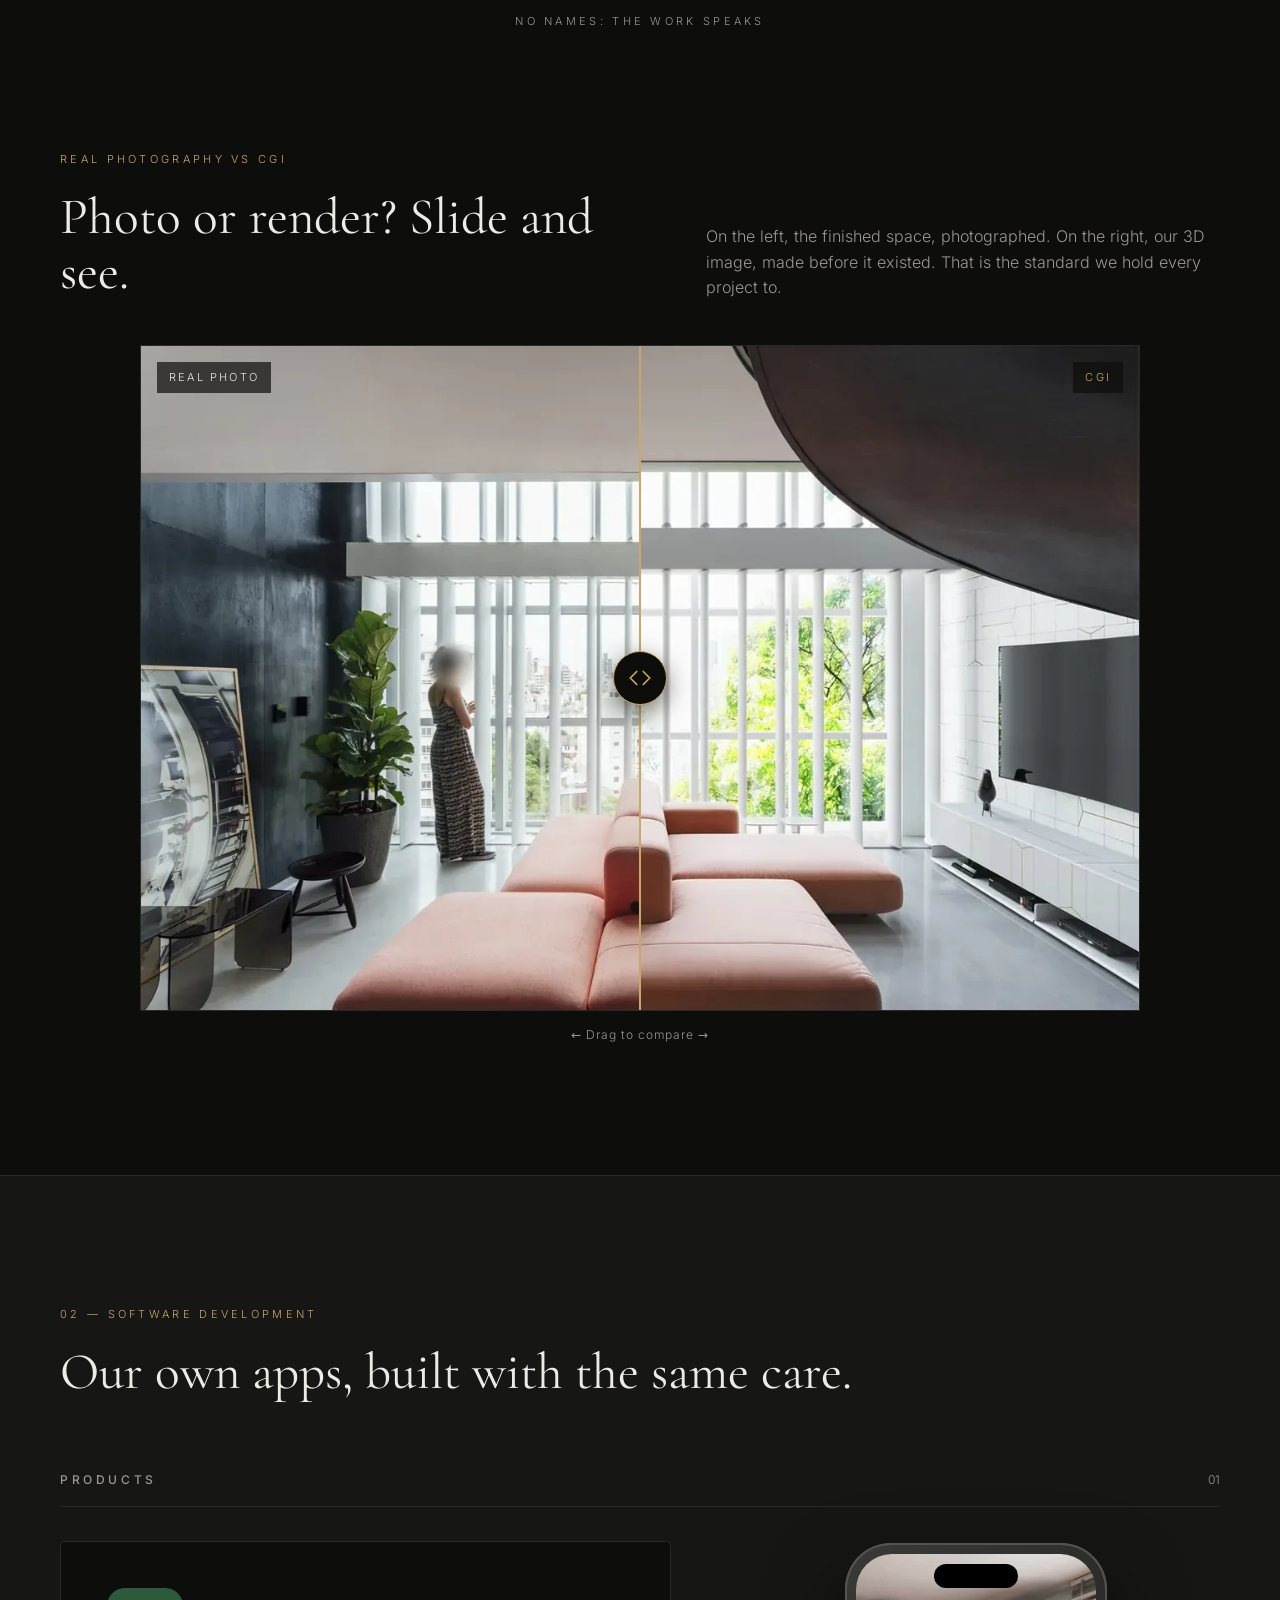
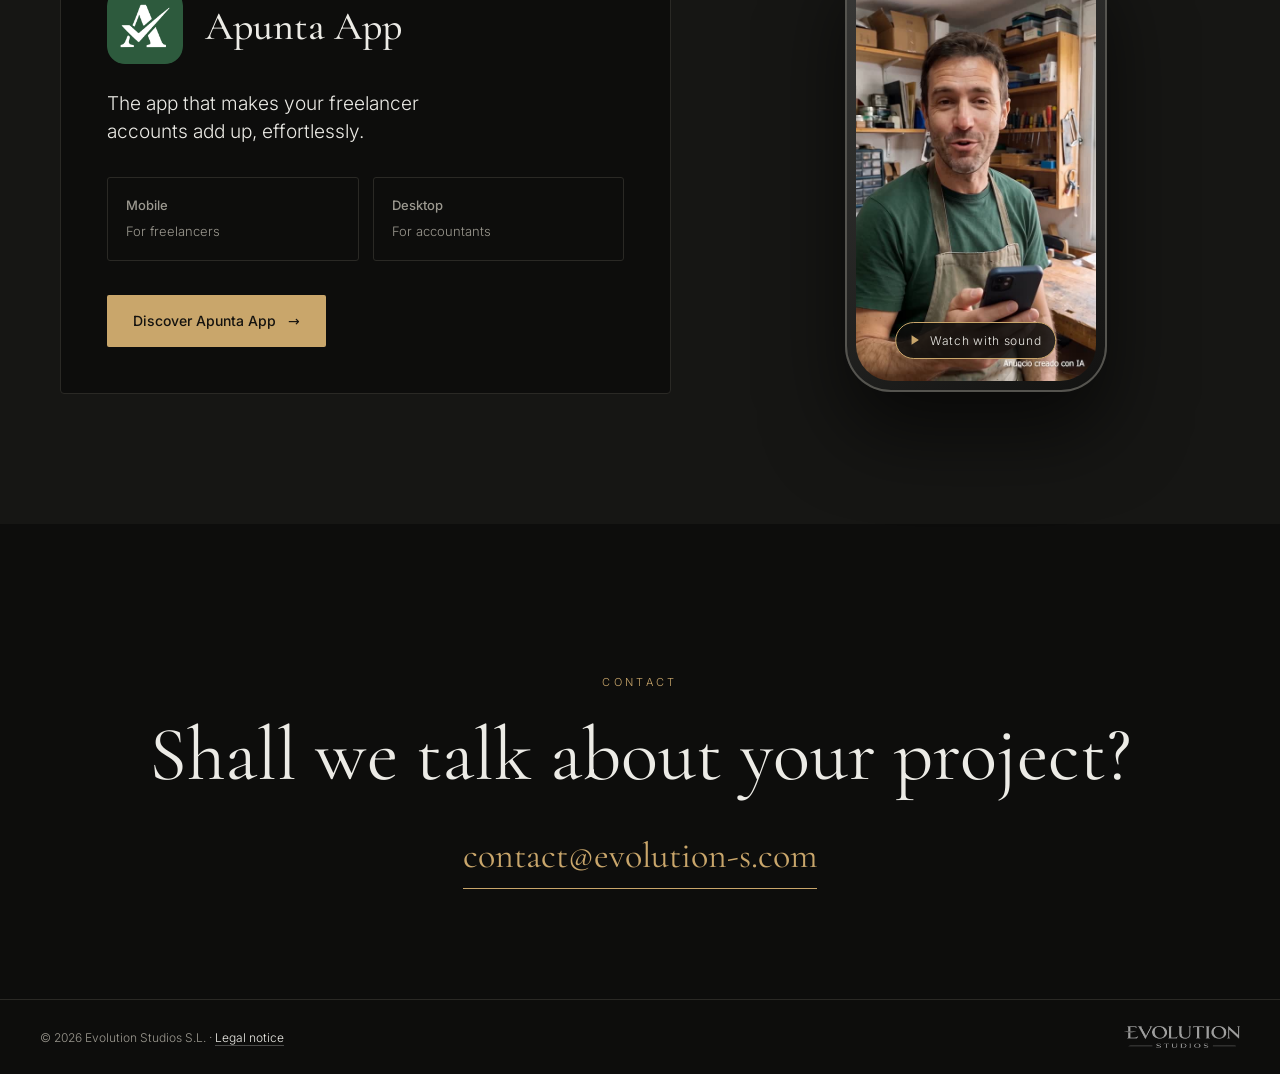
==== commit 9dfeaa2d: "Vídeo de Apunta App con sonido en grande y página de aviso legal (ES/EN)" ====
--- a/index.html
+++ b/index.html
@@ -9,7 +9,8 @@
 <meta property="og:type" content="website">
 <meta property="og:title" content="Evolution Studios · Visualización 3D y desarrollo de software">
 <meta property="og:description" content="La arquitectura, antes de existir. Visualización 3D fotorrealista y aplicaciones propias.">
-<meta property="og:image" content="img/02-salon-circular-bosque-1600.webp">
+<meta property="og:url" content="https://evolution-s.com/">
+<meta property="og:image" content="https://evolution-s.com/img/02-salon-circular-bosque-1600.webp">
 <link rel="icon" href="favicon.ico" sizes="any">
 <link rel="icon" type="image/png" sizes="32x32" href="favicon-32.png">
 <link rel="apple-touch-icon" href="apple-touch-icon.png">
@@ -112,7 +113,7 @@
     </div>
     <a class="btn" id="apunta-btn" href="https://apuntaapp.com" target="_blank" rel="noopener"><span lang="es">Conocer Apunta App</span><span lang="en">Discover Apunta App</span> →</a>
    </div>
-   <div class="phone"><div class="scr"><div class="isl"></div><video id="promo" src="video/apunta-promo.mp4" poster="video/apunta-promo-poster.jpg" autoplay muted loop playsinline preload="metadata" aria-label="Vídeo promocional de Apunta App"></video></div></div>
+   <button type="button" class="phone" id="promo-open" aria-haspopup="dialog"><span class="scr"><span class="isl"></span><video id="promo" src="video/apunta-promo.mp4" poster="video/apunta-promo-poster.jpg" autoplay muted loop playsinline preload="metadata" aria-hidden="true"></video><span class="play"><svg viewBox="0 0 24 24" aria-hidden="true"><path d="M8 5v14l11-7z" fill="currentColor"/></svg><span lang="es">Ver con sonido</span><span lang="en">Watch with sound</span></span></span></button>
   </div>
  </div>
 </section>
@@ -126,7 +127,7 @@
 </section>
 </main>
 
-<footer><span>© <span id="yr">2026</span> Evolution Studios S.L.</span><img src="img/logo_blanco.png" alt="" width="842" height="160"></footer>
+<footer><span>© <span id="yr">2026</span> Evolution Studios S.L. · <a href="aviso-legal.html"><span lang="es">Aviso legal</span><span lang="en">Legal notice</span></a></span><img src="img/logo_blanco.png" alt="" width="842" height="160"></footer>
 
 <div class="lb" id="lb" role="dialog" aria-modal="true" aria-label="Imagen ampliada">
  <button type="button" class="x" aria-label="Cerrar / Close">×</button>
@@ -135,6 +136,11 @@
  <button type="button" class="nx" aria-label="Siguiente / Next">›</button>
 </div>
 
+<div class="vm" id="vm" role="dialog" aria-modal="true" aria-label="Apunta App">
+ <button type="button" class="x" aria-label="Cerrar / Close">×</button>
+ <video controls playsinline preload="none" data-src="video/apunta-promo-sonido.mp4" poster="video/apunta-promo-poster.jpg"></video>
+</div>
+
 <script src="js/main.js"></script>
 </body>
 </html>
--- a/css/styles.css
+++ b/css/styles.css
@@ -69,7 +69,7 @@
 .ba .t{position:absolute;top:16px;background:#0d0d0cb3;color:var(--tx);font-size:11px;letter-spacing:.2em;text-transform:uppercase;padding:7px 12px;pointer-events:none}
 .ba .t.l{left:16px}.ba .t.r{right:16px;color:var(--ac)}
 .ba input{position:absolute;width:1px;height:1px;opacity:0;pointer-events:none}
-.ba:focus-within{outline:2px solid var(--ac);outline-offset:3px}
+.ba:has(input:focus-visible){outline:2px solid var(--ac);outline-offset:3px}
 .hint{margin-top:14px;font-size:12px;color:var(--mu);letter-spacing:.08em;text-align:center}
 
 /* Software */
@@ -89,8 +89,11 @@
 .vers span{font-size:13px;color:var(--mu)}
 .btn{display:inline-flex;gap:12px;align-items:center;background:var(--ac);color:#15130f;font-weight:500;font-size:14px;padding:15px 26px;border-radius:2px;transition:background .2s}
 .btn:hover{background:var(--ac2)}
-.phone{width:262px;margin:0 auto;border-radius:46px;padding:11px;background:linear-gradient(145deg,#3a3a38,#121211);box-shadow:0 40px 80px #0009,inset 0 0 0 2px #55544f}
-.phone .scr{position:relative;width:100%;aspect-ratio:9/16;border-radius:36px;overflow:hidden;background:#000}
+.phone{display:block;width:262px;margin:0 auto;border:0;color:inherit;cursor:pointer;border-radius:46px;padding:11px;background:linear-gradient(145deg,#3a3a38,#121211);box-shadow:0 40px 80px #0009,inset 0 0 0 2px #55544f}
+.phone .scr{position:relative;display:block;width:100%;aspect-ratio:9/16;border-radius:36px;overflow:hidden;background:#000}
+.phone .play{position:absolute;left:50%;bottom:22px;transform:translateX(-50%);display:flex;align-items:center;gap:8px;white-space:nowrap;background:#0d0d0cd9;border:1px solid var(--ac);color:var(--tx);font-size:12px;letter-spacing:.06em;padding:8px 14px 8px 10px;border-radius:30px;transition:background .2s,color .2s;z-index:2}
+.phone .play svg{width:16px;height:16px;color:var(--ac)}
+.phone:hover .play{background:var(--ac);color:#15130f}.phone:hover .play svg{color:#15130f}
 .phone video{width:100%;height:100%;object-fit:cover}
 .phone .isl{position:absolute;top:10px;left:50%;transform:translateX(-50%);width:84px;height:24px;border-radius:14px;background:#000;z-index:2}
 
@@ -111,6 +114,28 @@
 .lb .x{top:14px;right:18px;font-size:30px;line-height:1}
 .lb .pv,.lb .nx{top:50%;transform:translateY(-50%);font-size:40px;line-height:1}
 .lb .pv{left:14px}.lb .nx{right:14px}
+
+/* Vídeo en grande */
+.vm{position:fixed;inset:0;z-index:60;background:#070707f2;display:none;align-items:center;justify-content:center;padding:56px 20px 24px}
+.vm.open{display:flex}
+.vm video{height:100%;max-height:1280px;width:auto;max-width:100%;aspect-ratio:9/16;background:#000;box-shadow:0 30px 80px #000;border-radius:6px}
+.vm .x{position:absolute;top:10px;right:14px;background:none;border:0;color:var(--tx);cursor:pointer;padding:10px 14px;font-size:34px;line-height:1;opacity:.8}
+.vm .x:hover{opacity:1;color:var(--ac)}
+
+/* Aviso legal */
+.legal{padding:150px 0 100px}
+.legal .wrap{max-width:860px}
+.legal h1{font-family:var(--serif);font-weight:400;font-size:clamp(38px,5vw,60px);line-height:1.08;margin-bottom:40px}
+.legal h2{font-size:clamp(24px,2.6vw,30px);margin:46px 0 14px}
+.legal p,.legal li{color:#cfccc4;font-size:15px;margin-bottom:12px}
+.legal ul{padding-left:20px}
+.legal a{color:var(--ac);border-bottom:1px solid #c9a66b66}
+.legal dl{display:grid;grid-template-columns:max-content 1fr;gap:10px 28px;border:1px solid var(--line);padding:26px 28px;border-radius:4px;background:var(--bg2);font-size:15px}
+.legal dt{color:var(--mu)}
+.legal dd{color:var(--tx)}
+.legal .upd{margin-top:50px;font-size:12px;color:var(--mu)}
+footer a{color:var(--tx);border-bottom:1px solid #ffffff40}
+footer a:hover{color:var(--ac)}
 
 @media (max-width:860px){
   header{padding:14px 18px}
@@ -138,6 +163,10 @@
   .card h4{font-size:32px}
   .vers{grid-template-columns:1fr}
   .phone{width:230px}
+  .vm{padding:50px 8px 12px}
+  .legal{padding:110px 0 70px}
+  .legal dl{grid-template-columns:1fr;gap:2px;padding:20px}
+  .legal dd{margin-bottom:12px}
   #contacto{padding:100px 0 80px}
   .mail{font-size:22px}
   footer{flex-direction:column;gap:10px;padding:24px 18px}
